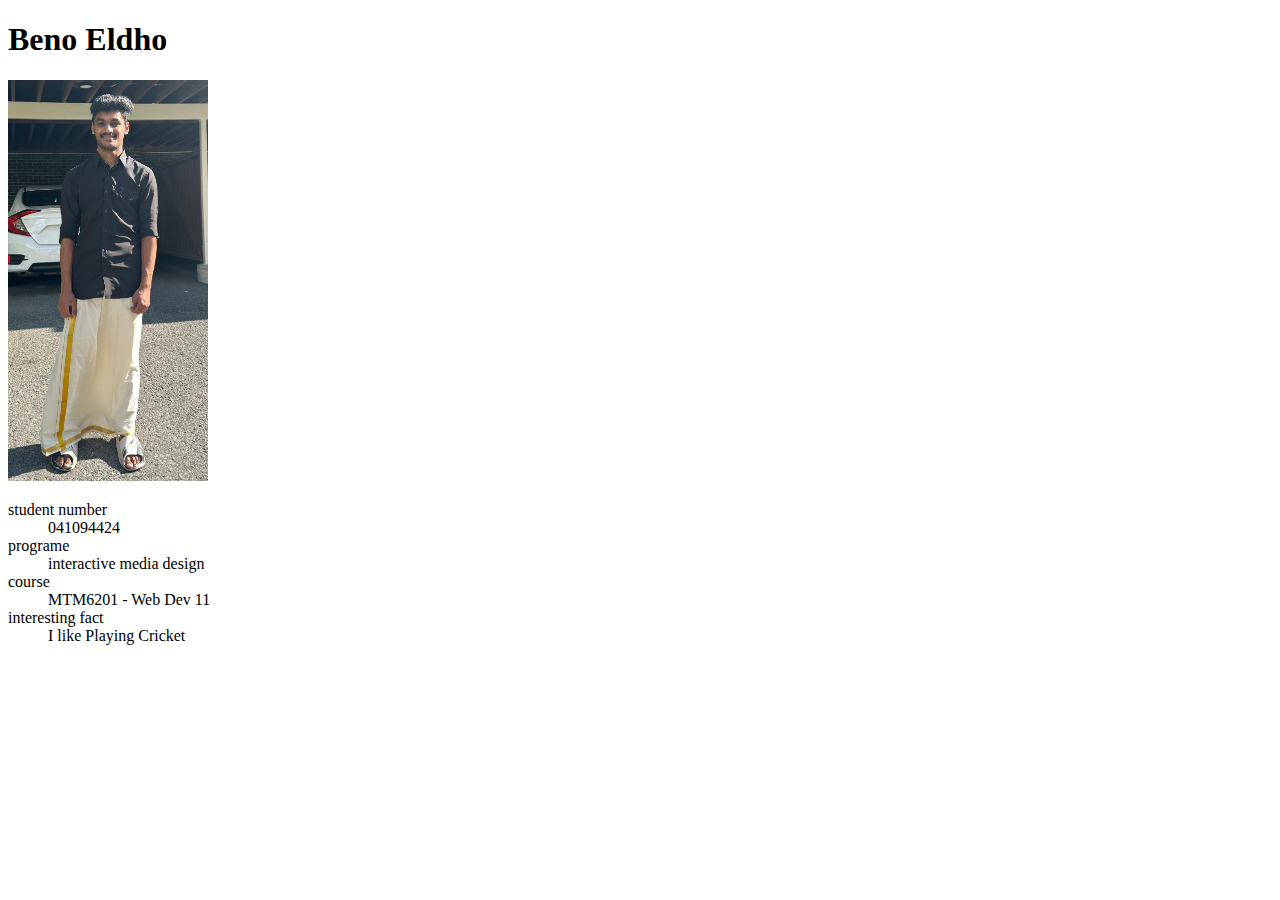
==== index.html @ f4a2ba8f "adding-information" ====
<!DOCTYPE html>
<html lang="en">
<head>
    <meta charset="UTF-8">
    <meta name="viewport" content="width=device-width, initial-scale=1.0">
    <title>Beno Eldho</title>
</head>
<body>
   <h1>Beno Eldho</h1> 
   <img src="image.jpg" width="200"
   alt="placeholder image">
   <dl>
    <dt>student number</dt>
    <dd>041094424</dd>
    <dt>programe</dt>
    <dd>interactive media design</dd>
    <dt>course</dt>
    <dd>MTM6201 - Web Dev 11</dd>
    <dt>interesting fact</dt>
    <dd>I like Playing Cricket</dd>
   </dl>
  
</body>
</html>
    
</body>
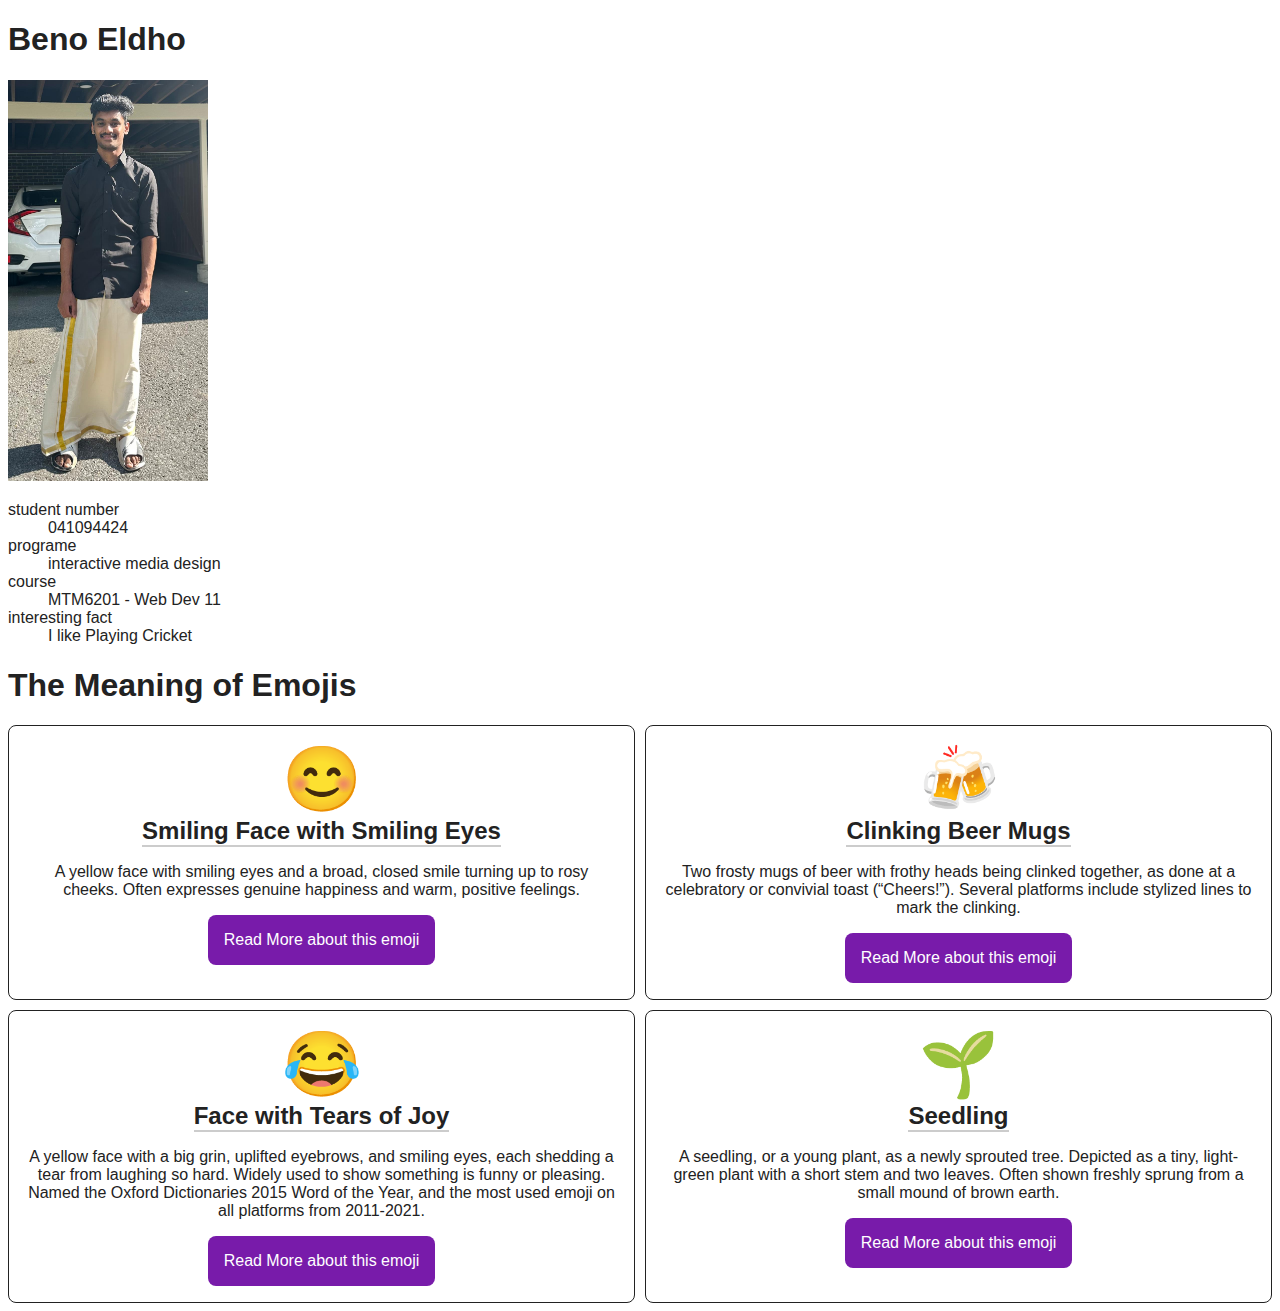
==== commit 136f1baa: "adding information" ====
--- a/index.html
+++ b/index.html
@@ -4,6 +4,7 @@
     <meta charset="UTF-8">
     <meta name="viewport" content="width=device-width, initial-scale=1.0">
     <title>Beno Eldho</title>
+    <link rel="stylesheet" href="style.css">
 </head>
 <body>
    <h1>Beno Eldho</h1> 
@@ -19,8 +20,37 @@
     <dt>interesting fact</dt>
     <dd>I like Playing Cricket</dd>
    </dl>
-  
+   <header class="siteheader">
+    <h1>The Meaning of Emojis</h1>
+  </header>
+  <main>
+    <div class="emojis">
+      <div class="emoji">
+        <h2>Smiling Face with Smiling Eyes</h2>
+        <span class="icon">😊</span>
+        <p>A yellow face with smiling eyes and a broad, closed smile turning up to rosy cheeks. Often expresses genuine happiness and warm, positive feelings.</p>
+        <a href="https://emojipedia.org/smiling-face-with-smiling-eyes/" target="_blank">Read More about this emoji</a>
+      </div>
+      <div class="emoji">
+        <h2>Clinking Beer Mugs</h2>
+        <span class="icon">🍻</span>
+        <p>Two frosty mugs of beer with frothy heads being clinked together, as done at a celebratory or convivial toast (“Cheers!”). Several platforms include stylized lines to mark the clinking.</p>
+        <a href="https://emojipedia.org/clinking-beer-mugs/" target="_blank">Read More about this emoji</a>
+      </div>
+      <div class="emoji">
+        <h2>Face with Tears of Joy</h2>
+        <span class="icon">😂</span>
+        <p>A yellow face with a big grin, uplifted eyebrows, and smiling eyes, each shedding a tear from laughing so hard. Widely used to show something is funny or pleasing. Named the Oxford Dictionaries 2015 Word of the Year, and the most used emoji on all platforms from 2011-2021.</p>
+        <a href="https://emojipedia.org/face-with-tears-of-joy/" target="_blank">Read More about this emoji</a>
+      </div>
+      <div class="emoji">
+        <h2>Seedling</h2>
+        <span class="icon">🌱</span>
+        <p>A seedling, or a young plant, as a newly sprouted tree. Depicted as a tiny, light-green plant with a short stem and two leaves. Often shown freshly sprung from a small mound of brown earth.</p>
+        <a href="https://emojipedia.org/seedling/" target="_blank">Read More about this emoji</a>
+      </div>
+    </div>
+  </main>
 </body>
 </html>
-    
 </body>--- a/style.css
+++ b/style.css
@@ -0,0 +1,58 @@
+body {
+    font-family: Arial, Helvetica, sans-serif;
+    color: #222;
+  }
+  
+  .emoji {
+    border: 1px solid #222;
+    border-radius: 8px;
+    padding: 1rem;
+    display: flex;
+    flex-direction: column;
+    align-items: center;
+    text-align: center;
+  }
+  
+  .emoji h2 {
+    margin: 0;
+    border-bottom: 2px solid #ccc;
+  }
+  
+  .emoji a {
+    text-decoration: none;
+    background-color: #781BAA;
+    color: white;
+    padding: 1rem;
+    border-radius: 8px;
+    display: flex;
+    justify-content: flex-end;
+  }
+  
+  .icon {
+    font-size: 4rem;
+    display: flex;
+    justify-content: center;
+    order: -1;
+  }
+  
+  .emojis {
+    display: grid;
+    grid-template-columns: repeat(2, 1fr);
+    gap: 10px;
+  }
+  
+  .emojis .emoji:nth-child(1) {
+    grid-area: 1 / 1 / 2 / 2;
+  }
+  
+  .emojis .emoji:nth-child(2) {
+    grid-area: 1 / 2 / 2 / 3;
+  }
+  
+  .emojis .emoji:nth-child(3) {
+    grid-area: 2 / 1 / 3 / 2;
+  }
+  
+  .emojis .emoji:nth-child(4) {
+    grid-area: 2 /2/3/3;
+}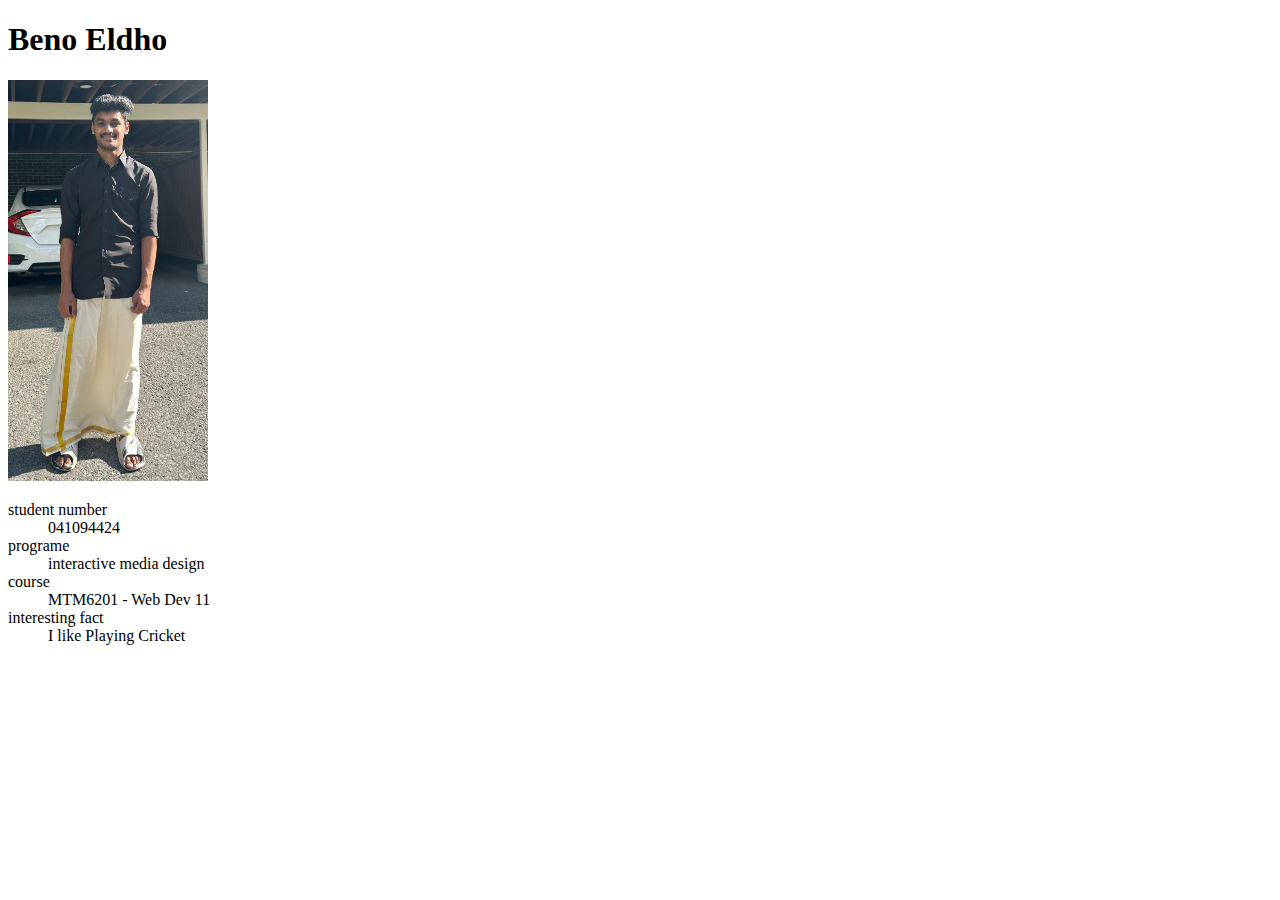
==== commit a9bbd302: "adding information" ====
--- a/index.html
+++ b/index.html
@@ -20,37 +20,6 @@
     <dt>interesting fact</dt>
     <dd>I like Playing Cricket</dd>
    </dl>
-   <header class="siteheader">
-    <h1>The Meaning of Emojis</h1>
-  </header>
-  <main>
-    <div class="emojis">
-      <div class="emoji">
-        <h2>Smiling Face with Smiling Eyes</h2>
-        <span class="icon">😊</span>
-        <p>A yellow face with smiling eyes and a broad, closed smile turning up to rosy cheeks. Often expresses genuine happiness and warm, positive feelings.</p>
-        <a href="https://emojipedia.org/smiling-face-with-smiling-eyes/" target="_blank">Read More about this emoji</a>
-      </div>
-      <div class="emoji">
-        <h2>Clinking Beer Mugs</h2>
-        <span class="icon">🍻</span>
-        <p>Two frosty mugs of beer with frothy heads being clinked together, as done at a celebratory or convivial toast (“Cheers!”). Several platforms include stylized lines to mark the clinking.</p>
-        <a href="https://emojipedia.org/clinking-beer-mugs/" target="_blank">Read More about this emoji</a>
-      </div>
-      <div class="emoji">
-        <h2>Face with Tears of Joy</h2>
-        <span class="icon">😂</span>
-        <p>A yellow face with a big grin, uplifted eyebrows, and smiling eyes, each shedding a tear from laughing so hard. Widely used to show something is funny or pleasing. Named the Oxford Dictionaries 2015 Word of the Year, and the most used emoji on all platforms from 2011-2021.</p>
-        <a href="https://emojipedia.org/face-with-tears-of-joy/" target="_blank">Read More about this emoji</a>
-      </div>
-      <div class="emoji">
-        <h2>Seedling</h2>
-        <span class="icon">🌱</span>
-        <p>A seedling, or a young plant, as a newly sprouted tree. Depicted as a tiny, light-green plant with a short stem and two leaves. Often shown freshly sprung from a small mound of brown earth.</p>
-        <a href="https://emojipedia.org/seedling/" target="_blank">Read More about this emoji</a>
-      </div>
-    </div>
-  </main>
 </body>
 </html>
 </body>